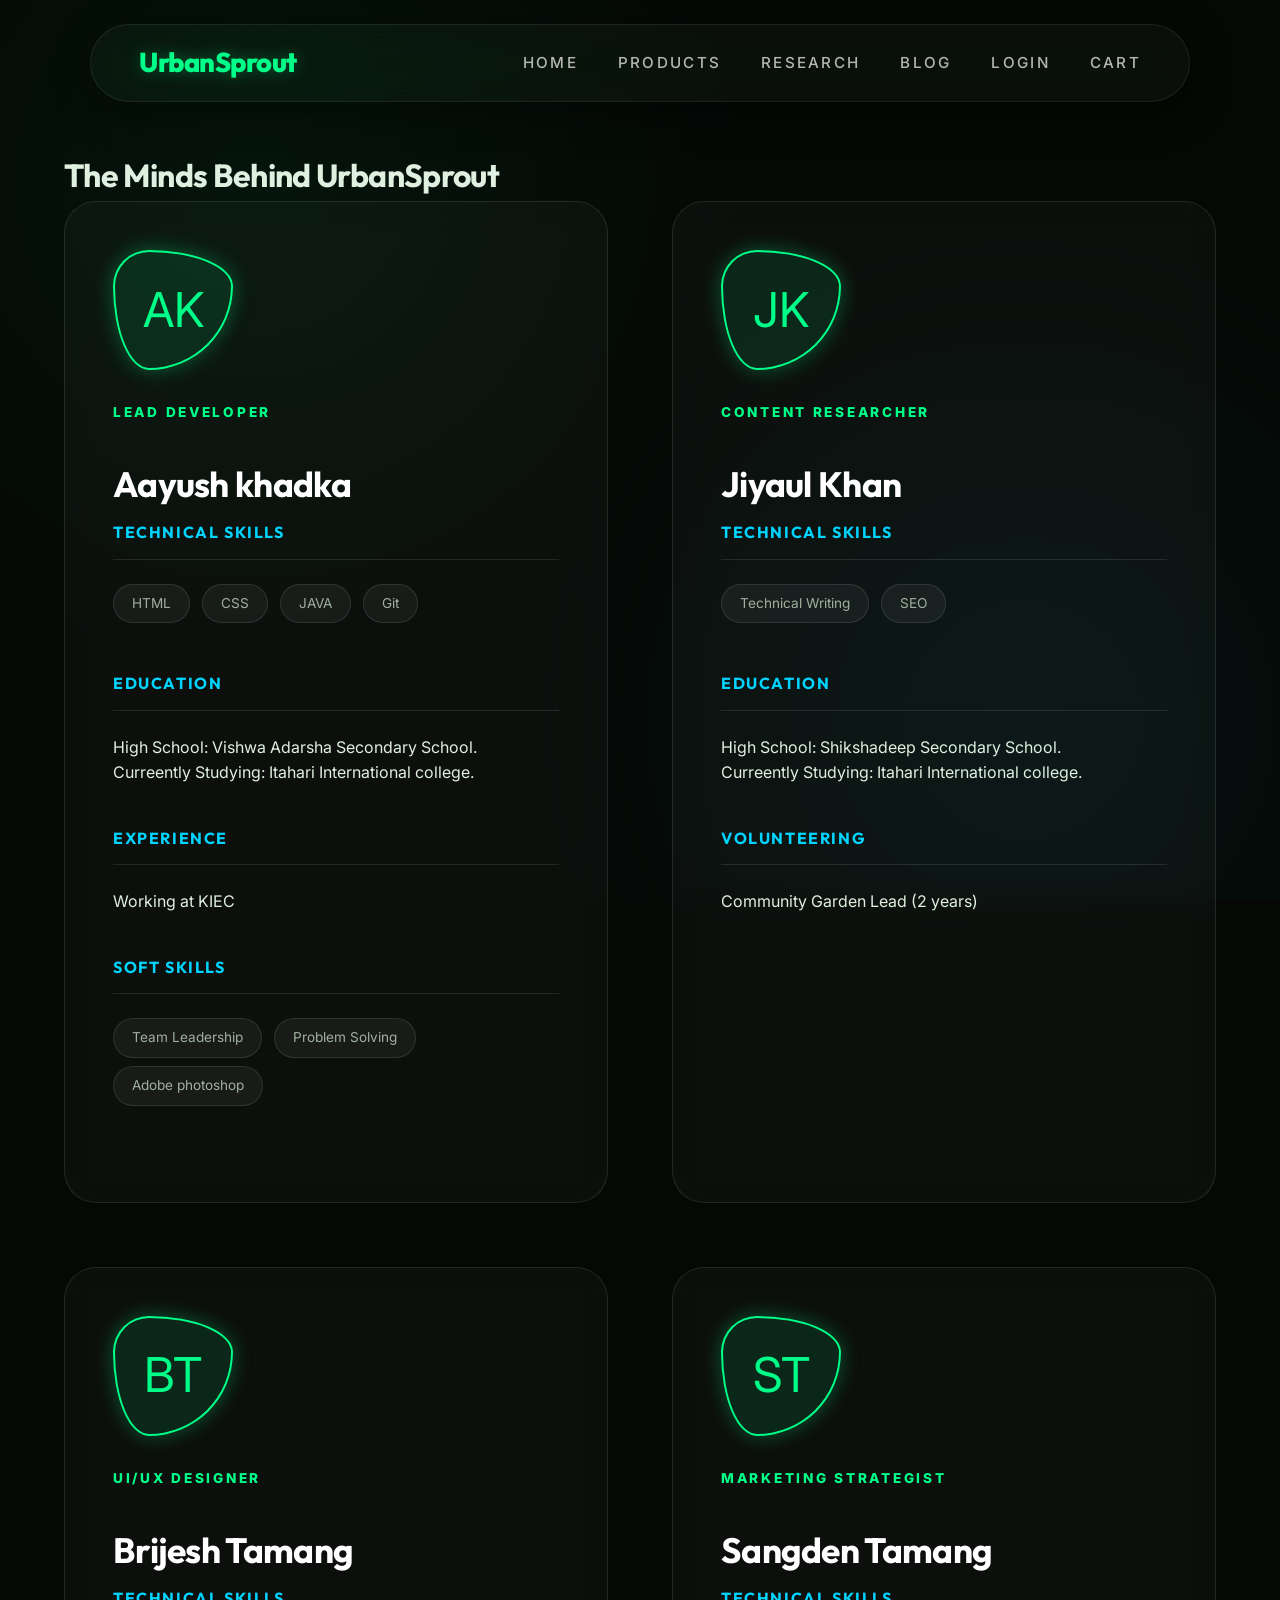
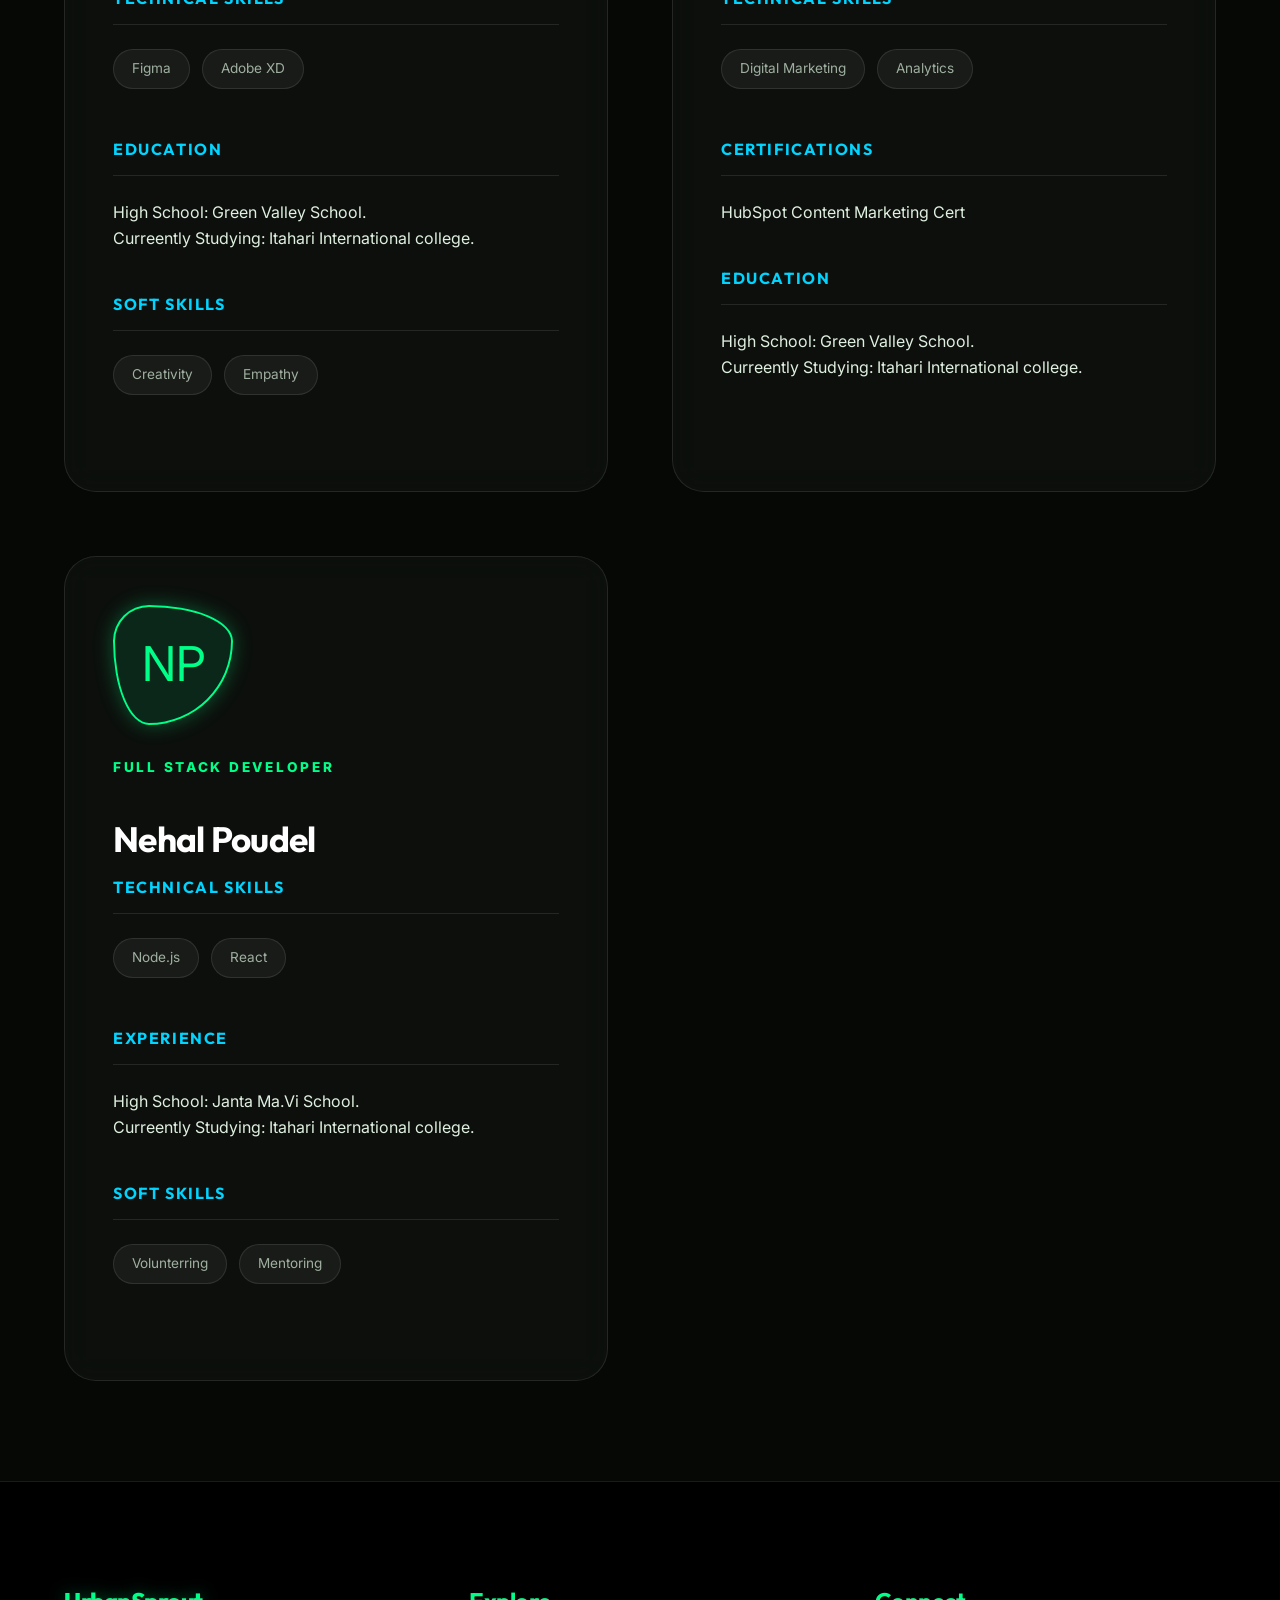
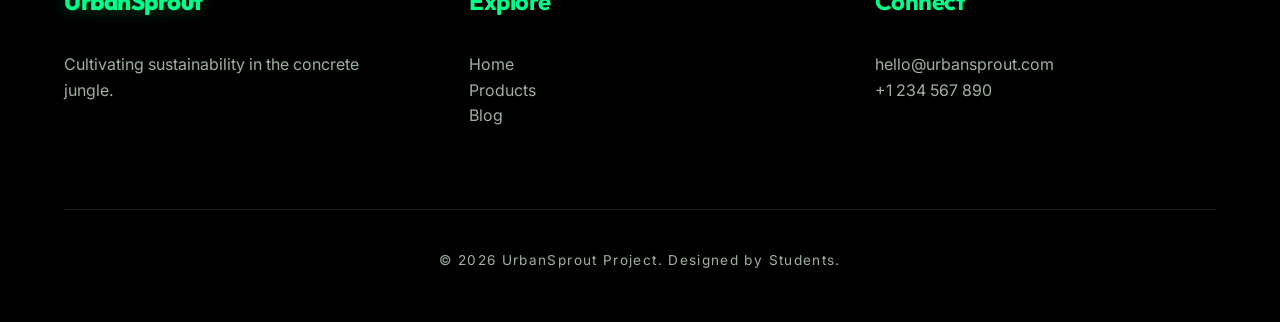
==== about.html @ 13492fd6 "🚀 Futuristic UrbanSprout Redesign - High Fidelity Overhaul" ====
<!DOCTYPE html>
<html lang="en">

<head>
    <meta charset="UTF-8">
    <meta name="viewport" content="width=device-width, initial-scale=1.0">
    <title>About Us | Meet the Team</title>
    <!-- External CSS: Global and Page-specific -->
    <link rel="stylesheet" href="css/style.css">
    <link rel="stylesheet" href="css/about.css">
</head>

<body>

    <header>
        <nav>
            <a href="index.html" class="logo">UrbanSprout</a>
            <ul class="nav-links">
                <li><a href="index.html">Home</a></li>
                <li><a href="products.html">Products</a></li>
                <li><a href="research.html">Research</a></li>
                <li><a href="blog.html">Blog</a></li>
                <li><a href="login.html">Login</a></li>
                <li class="cart-nav-link">
                    <a href="#">Cart</a>
                    <span id="cartCount" class="cart-count" style="display: none;">0</span>
                </li>
            </ul>
        </nav>
    </header>

    <main class="team-container">
        <h1>The Minds Behind UrbanSprout</h1>

        <div class="team-grid">
            <!-- Team Member 1 -->
            <div class="portfolio-card">
                <div class="profile-img">AK</div>
                <span class="member-role">Lead Developer</span>
                <h2 class="member-name">Aayush khadka</h2>

                <div class="portfolio-section">
                    <h4>Technical Skills</h4>
                    <span class="skill-tag">HTML</span>
                    <span class="skill-tag">CSS</span>
                    <span class="skill-tag">JAVA</span>
                    <span class="skill-tag">Git</span>
                </div>

                <div class="portfolio-section">
                    <h4>Education</h4>
                    <p>High School: Vishwa Adarsha Secondary School.</p>
                    <p>Curreently Studying: Itahari International college.</p>
                </div>

                <div class="portfolio-section">
                    <h4>Experience</h4>
                    <p>Working at KIEC</p>
                </div>

                <div class="portfolio-section">
                    <h4>Soft Skills</h4>
                    <span class="skill-tag">Team Leadership</span>
                    <span class="skill-tag">Problem Solving</span>
                    <span class="skill-tag">Adobe photoshop</span>
                </div>
            </div>

            <!-- Team Member 2 -->
            <div class="portfolio-card">
                <div class="profile-img">JK</div>
                <span class="member-role">Content Researcher</span>
                <h2 class="member-name">Jiyaul Khan</h2>
                <div class="portfolio-section">
                    <h4>Technical Skills</h4>
                    <span class="skill-tag">Technical Writing</span>
                    <span class="skill-tag">SEO</span>
                </div>
                <div class="portfolio-section">
                    <h4>Education</h4>
                    <p>High School: Shikshadeep Secondary School.</p>
                    <p>Curreently Studying: Itahari International college.</p>
                </div>
                <div class="portfolio-section">
                    <h4>Volunteering</h4>
                    <p>Community Garden Lead (2 years)</p>
                </div>
            </div>

            <!-- Team Member 3 -->
            <div class="portfolio-card">
                <div class="profile-img">BT</div>
                <span class="member-role">UI/UX Designer</span>
                <h2 class="member-name">Brijesh Tamang</h2>
                <div class="portfolio-section">
                    <h4>Technical Skills</h4>
                    <span class="skill-tag">Figma</span>
                    <span class="skill-tag">Adobe XD</span>
                </div>
                <div class="portfolio-section">
                    <h4>Education</h4>
                    <p>High School: Green Valley School.</p>
                    <p>Curreently Studying: Itahari International college.</p>
                </div>
                <div class="portfolio-section">
                    <h4>Soft Skills</h4>
                    <span class="skill-tag">Creativity</span>
                    <span class="skill-tag">Empathy</span>
                </div>
            </div>

            <!-- Team Member 4 -->
            <div class="portfolio-card">
                <div class="profile-img">ST</div>
                <span class="member-role">Marketing Strategist</span>
                <h2 class="member-name">Sangden Tamang</h2>
                <div class="portfolio-section">
                    <h4>Technical Skills</h4>
                    <span class="skill-tag">Digital Marketing</span>
                    <span class="skill-tag">Analytics</span>
                </div>
                <div class="portfolio-section">
                    <h4>Certifications</h4>
                    <p>HubSpot Content Marketing Cert</p>
                </div>
                <div class="portfolio-section">
                    <h4>Education</h4>
                    <p>High School: Green Valley School.</p>
                    <p>Curreently Studying: Itahari International college.</p>
                </div>
            </div>

            <!-- Team Member 5 -->
            <div class="portfolio-card">
                <div class="profile-img">NP</div>
                <span class="member-role">Full Stack Developer</span>
                <h2 class="member-name">Nehal Poudel</h2>
                <div class="portfolio-section">
                    <h4>Technical Skills</h4>
                    <span class="skill-tag">Node.js</span>
                    <span class="skill-tag">React</span>
                </div>
                <div class="portfolio-section">
                    <h4>Experience</h4>
                    <p>High School: Janta Ma.Vi School.</p>
                    <p>Curreently Studying: Itahari International college.</p>
                </div>
                <div class="portfolio-section">
                    <h4>Soft Skills</h4>
                    <span class="skill-tag">Volunterring</span>
                    <span class="skill-tag">Mentoring</span>
                </div>
            </div>
        </div>
    </main>

    <footer>
        <div class="footer-content">
            <div class="footer-section">
                <h3 class="logo">UrbanSprout</h3>
                <p>Cultivating sustainability in the concrete jungle.</p>
            </div>
            <div class="footer-section">
                <h3>Explore</h3>
                <ul style="list-style: none;">
                    <li><a href="index.html" style="color: var(--text-muted); text-decoration: none;">Home</a></li>
                    <li><a href="products.html" style="color: var(--text-muted); text-decoration: none;">Products</a></li>
                    <li><a href="blog.html" style="color: var(--text-muted); text-decoration: none;">Blog</a></li>
                </ul>
            </div>
            <div class="footer-section">
                <h3>Connect</h3>
                <p>hello@urbansprout.com</p>
                <p>+1 234 567 890</p>
            </div>
        </div>
        <div class="footer-bottom">
            <p>&copy; 2026 UrbanSprout Project. Designed by Students.</p>
        </div>
    </footer>

    <script src="js/main.js"></script>
</body>
</html>


</body>

</html>
---- css/style.css ----
@import url('https://fonts.googleapis.com/css2?family=Outfit:wght@300;400;600;800&family=Inter:wght@300;400;600&display=swap');

:root {
    --primary-color: #00ff88; /* Neon Spring Green */
    --secondary-color: #00d4ff; /* Electric Blue */
    --accent-color: #7000ff; /* Cyber Purple */
    --bg-dark: #050805;
    --bg-card: rgba(255, 255, 255, 0.03);
    --text-main: #e0f0e0;
    --text-muted: #a0b0a0;
    --glass-border: rgba(255, 255, 255, 0.1);
    --glow-shadow: 0 0 20px rgba(0, 255, 136, 0.3);
    --transition-smooth: all 0.5s cubic-bezier(0.4, 0, 0.2, 1);
}

/* --- Global Reset & Base Styles --- */
* {
    margin: 0;
    padding: 0;
    box-sizing: border-box;
    cursor: default;
}

html {
    scroll-behavior: smooth;
}

body {
    font-family: 'Inter', sans-serif;
    background-color: var(--bg-dark);
    color: var(--text-main);
    line-height: 1.6;
    overflow-x: hidden;
    background-image: 
        radial-gradient(circle at 20% 20%, rgba(0, 255, 136, 0.05) 0%, transparent 40%),
        radial-gradient(circle at 80% 80%, rgba(0, 212, 255, 0.05) 0%, transparent 40%);
    background-attachment: fixed;
}

h1, h2, h3, h4, .logo {
    font-family: 'Outfit', sans-serif;
    letter-spacing: -0.02em;
}

a, button {
    cursor: pointer;
}

/* --- Futuristic Navigation --- */
header {
    position: fixed;
    top: 0;
    width: 100%;
    z-index: 2000;
    padding: 1.5rem 0;
    transition: var(--transition-smooth);
}

header.scrolled {
    padding: 0.8rem 0;
}

nav {
    max-width: 1100px;
    margin: 0 auto;
    display: flex;
    justify-content: space-between;
    align-items: center;
    padding: 1rem 3rem;
    background: rgba(255, 255, 255, 0.03);
    backdrop-filter: blur(25px) saturate(180%);
    -webkit-backdrop-filter: blur(25px) saturate(180%);
    border: 1px solid rgba(255, 255, 255, 0.08);
    border-radius: 100px;
    box-shadow: 0 10px 40px rgba(0, 0, 0, 0.4);
    transition: var(--transition-smooth);
}

header.scrolled nav {
    max-width: 900px;
    padding: 0.7rem 2.5rem;
    background: rgba(10, 15, 10, 0.85);
    border-color: rgba(0, 255, 136, 0.2);
}

.logo {
    font-size: 1.7rem;
    font-weight: 800;
    text-decoration: none;
    color: var(--primary-color);
    letter-spacing: -0.5px;
    filter: drop-shadow(0 0 8px rgba(0, 255, 136, 0.3));
}

.nav-links {
    display: flex;
    list-style: none;
    gap: 2.5rem;
    align-items: center;
}

.nav-links a {
    text-decoration: none;
    color: #fff;
    font-weight: 500;
    font-size: 0.95rem;
    text-transform: uppercase;
    letter-spacing: 0.15em;
    transition: var(--transition-smooth);
    opacity: 0.7;
}

.nav-links a:hover, .nav-links a.active {
    opacity: 1;
    color: var(--primary-color);
}

.nav-links a::after {
    content: '';
    position: absolute;
    bottom: -5px;
    left: 0;
    width: 0;
    height: 2px;
    background: var(--primary-color);
    transition: var(--transition-smooth);
    box-shadow: 0 0 10px var(--primary-color);
}

.nav-links a:hover {
    color: var(--primary-color);
    text-shadow: 0 0 10px rgba(0, 255, 136, 0.5);
}

.nav-links a:hover::after {
    width: 100%;
}

/* --- Hero Section & Global Layouts --- */
.hero {
    height: 100vh;
    display: flex;
    flex-direction: column;
    justify-content: center;
    align-items: center;
    text-align: center;
    padding: 0 10%;
    position: relative;
    overflow: hidden;
}

.hero::before {
    content: '';
    position: absolute;
    top: 50%;
    left: 50%;
    transform: translate(-50%, -50%);
    width: 150%;
    height: 150%;
    background: radial-gradient(circle, rgba(0, 255, 136, 0.1) 0%, transparent 60%);
    z-index: -1;
    animation: pulse 8s infinite alternate;
}

.hero h1 {
    font-size: clamp(3rem, 8vw, 6rem);
    font-weight: 800;
    margin-bottom: 1.5rem;
    line-height: 1.1;
    background: linear-gradient(180deg, #fff 0%, #888 100%);
    -webkit-background-clip: text;
    -webkit-text-fill-color: transparent;
    animation: titleEntrance 1.2s cubic-bezier(0.2, 0, 0.2, 1) forwards;
}

.hero p {
    font-size: 1.25rem;
    color: var(--text-muted);
    max-width: 700px;
    margin-bottom: 3rem;
    animation: fadeInUp 1s 0.3s both;
}

/* --- Buttons --- */
.btn {
    display: inline-block;
    padding: 1.2rem 3rem;
    border-radius: 12px;
    text-decoration: none;
    font-weight: 700;
    text-transform: uppercase;
    letter-spacing: 0.15em;
    font-size: 0.9rem;
    transition: var(--transition-smooth);
    position: relative;
    overflow: hidden;
    z-index: 1;
}

.btn-primary {
    background: var(--primary-color);
    color: #000;
    box-shadow: 0 0 20px rgba(0, 255, 136, 0.3);
}

.btn-primary:hover {
    transform: translateY(-5px) scale(1.05);
    box-shadow: 0 0 40px rgba(0, 255, 136, 0.6);
}

.btn-primary::before {
    content: '';
    position: absolute;
    top: 0;
    left: -100%;
    width: 100%;
    height: 100%;
    background: linear-gradient(90deg, transparent, rgba(255,255,255,0.4), transparent);
    transition: 0.5s;
    z-index: -1;
}

.btn-primary:hover::before {
    left: 100%;
}

/* --- Cards & Sections --- */
section {
    padding: 100px 5%;
    max-width: 1400px;
    margin: 0 auto;
}

.card, .preview-card, .arrival-card {
    background: var(--bg-card);
    border: 1px solid var(--glass-border);
    backdrop-filter: blur(10px);
    border-radius: 24px;
    padding: 2.5rem;
    transition: var(--transition-smooth);
}

.card:hover, .preview-card:hover, .arrival-card:hover {
    border-color: var(--primary-color);
    transform: translateY(-10px);
    background: rgba(255, 255, 255, 0.06);
    box-shadow: 0 20px 40px rgba(0,0,0,0.4), 0 0 20px rgba(0, 255, 136, 0.1);
}

/* --- Footer --- */
footer {
    background: #000;
    padding: 100px 5% 50px;
    border-top: 1px solid var(--glass-border);
}

.footer-content {
    display: grid;
    grid-template-columns: repeat(auto-fit, minmax(250px, 1fr));
    gap: 4rem;
    max-width: 1200px;
    margin: 0 auto;
}

.footer-section h3 {
    font-size: 1.5rem;
    margin-bottom: 2rem;
    color: var(--primary-color);
}

.footer-section p {
    color: var(--text-muted);
}

.footer-bottom {
    text-align: center;
    margin-top: 80px;
    padding-top: 40px;
    border-top: 1px solid var(--glass-border);
    color: var(--text-muted);
    font-size: 0.85rem;
    letter-spacing: 0.1em;
}

/* --- Animations --- */
@keyframes fadeInUp {
    from { opacity: 0; transform: translateY(40px); }
    to { opacity: 1; transform: translateY(0); }
}

@keyframes titleEntrance {
    from { opacity: 0; transform: translateY(100px) skewY(10deg); filter: blur(20px); }
    to { opacity: 1; transform: translateY(0) skewY(0); filter: blur(0); }
}

@keyframes pulse {
    0% { transform: translate(-50%, -50%) scale(1); opacity: 0.1; }
    100% { transform: translate(-50%, -50%) scale(1.2); opacity: 0.3; }
}

@keyframes float {
    0%, 100% { transform: translateY(0); }
    50% { transform: translateY(-20px); }
}

/* Reveal on Scroll Class */
.reveal {
    opacity: 0;
    transform: translateY(50px);
    transition: all 0.8s cubic-bezier(0.4, 0, 0.2, 1);
}

.reveal.active {
    opacity: 1;
    transform: translateY(0);
}

/* --- Notifications --- */
.notification-container {
    position: fixed;
    bottom: 30px;
    right: 30px;
    z-index: 3000;
}

.notification {
    background: var(--bg-card);
    border: 1px solid var(--primary-color);
    backdrop-filter: blur(20px);
    color: #fff;
    padding: 1.2rem 2.5rem;
    border-radius: 12px;
    margin-top: 10px;
    box-shadow: 0 10px 30px rgba(0,0,0,0.5), 0 0 20px rgba(0, 255, 136, 0.2);
    animation: slideIn 0.5s cubic-bezier(0.4, 0, 0.2, 1) forwards;
    display: flex;
    align-items: center;
    gap: 10px;
}

@keyframes slideIn {
    from { transform: translateX(100%) opacity(0); }
    to { transform: translateX(0) opacity(1); }
}

.notification.fade-out {
    animation: fadeOut 0.5s forwards;
}

@keyframes fadeOut {
    to { transform: translateX(100%); opacity: 0; }
}

/* --- Cart Badge --- */
.cart-nav-link {
    position: relative;
    display: flex;
    align-items: center;
}

.cart-count {
    position: absolute;
    top: -8px;
    right: -12px;
    background: var(--primary-color);
    color: #000;
    font-size: 0.7rem;
    font-weight: 800;
    width: 18px;
    height: 18px;
    border-radius: 50%;
    display: flex;
    align-items: center;
    justify-content: center;
    box-shadow: 0 0 10px var(--primary-color);
}

/* Glassmorphism utility */
.glass {
    background: var(--bg-card);
    backdrop-filter: blur(15px);
    border: 1px solid var(--glass-border);
}
---- css/about.css ----
/* 
   UrbanSprout - about.css
   Styles for the Team Portfolios.
*/

.team-container {
    padding: 150px 5% 100px;
}

.team-grid {
    display: grid;
    grid-template-columns: repeat(auto-fit, minmax(380px, 1fr));
    gap: 4rem;
}

.portfolio-card {
    background: var(--bg-card);
    border: 1px solid var(--glass-border);
    backdrop-filter: blur(15px);
    border-radius: 32px;
    padding: 3rem;
    transition: var(--transition-smooth);
    position: relative;
    overflow: hidden;
}

.portfolio-card::before {
    content: '';
    position: absolute;
    top: -50%;
    left: -50%;
    width: 200%;
    height: 200%;
    background: radial-gradient(circle at center, rgba(0, 255, 136, 0.05) 0%, transparent 50%);
    opacity: 0;
    transition: var(--transition-smooth);
    pointer-events: none;
}

.portfolio-card:hover {
    transform: translateY(-15px) scale(1.02);
    border-color: var(--primary-color);
    box-shadow: 0 30px 60px rgba(0,0,0,0.5), 0 0 20px rgba(0, 255, 136, 0.2);
}

.portfolio-card:hover::before {
    opacity: 1;
}

.profile-img {
    width: 120px;
    height: 120px;
    background: rgba(0, 255, 136, 0.1);
    border: 2px solid var(--primary-color);
    border-radius: 30% 70% 70% 30% / 30% 30% 70% 70%;
    margin-bottom: 2rem;
    display: flex;
    align-items: center;
    justify-content: center;
    font-size: 3rem;
    color: var(--primary-color);
    box-shadow: 0 0 20px rgba(0, 255, 136, 0.3);
    animation: morph 8s ease-in-out infinite;
}

@keyframes morph {
    0%, 100% { border-radius: 30% 70% 70% 30% / 30% 30% 70% 70%; }
    50% { border-radius: 50% 50% 33% 67% / 55% 27% 73% 45%; }
}

.member-name {
    font-size: 2.2rem;
    color: #fff;
    margin-bottom: 0.5rem;
    font-family: 'Outfit', sans-serif;
}

.member-role {
    color: var(--primary-color);
    font-weight: 800;
    text-transform: uppercase;
    letter-spacing: 0.2em;
    font-size: 0.85rem;
    margin-bottom: 2rem;
    display: block;
}

.portfolio-section {
    margin-bottom: 2.5rem;
}

.portfolio-section h4 {
    color: var(--secondary-color);
    border-bottom: 1px solid var(--glass-border);
    padding-bottom: 0.8rem;
    margin-bottom: 1.5rem;
    font-size: 1rem;
    text-transform: uppercase;
    letter-spacing: 0.1em;
}

.skill-tag {
    display: inline-block;
    background: rgba(255, 255, 255, 0.05);
    border: 1px solid var(--glass-border);
    color: var(--text-muted);
    padding: 8px 18px;
    border-radius: 100px;
    font-size: 0.85rem;
    margin: 0 8px 8px 0;
    transition: var(--transition-smooth);
}

.portfolio-card:hover .skill-tag {
    border-color: var(--primary-color);
    color: var(--primary-color);
    background: rgba(0, 255, 136, 0.05);
}
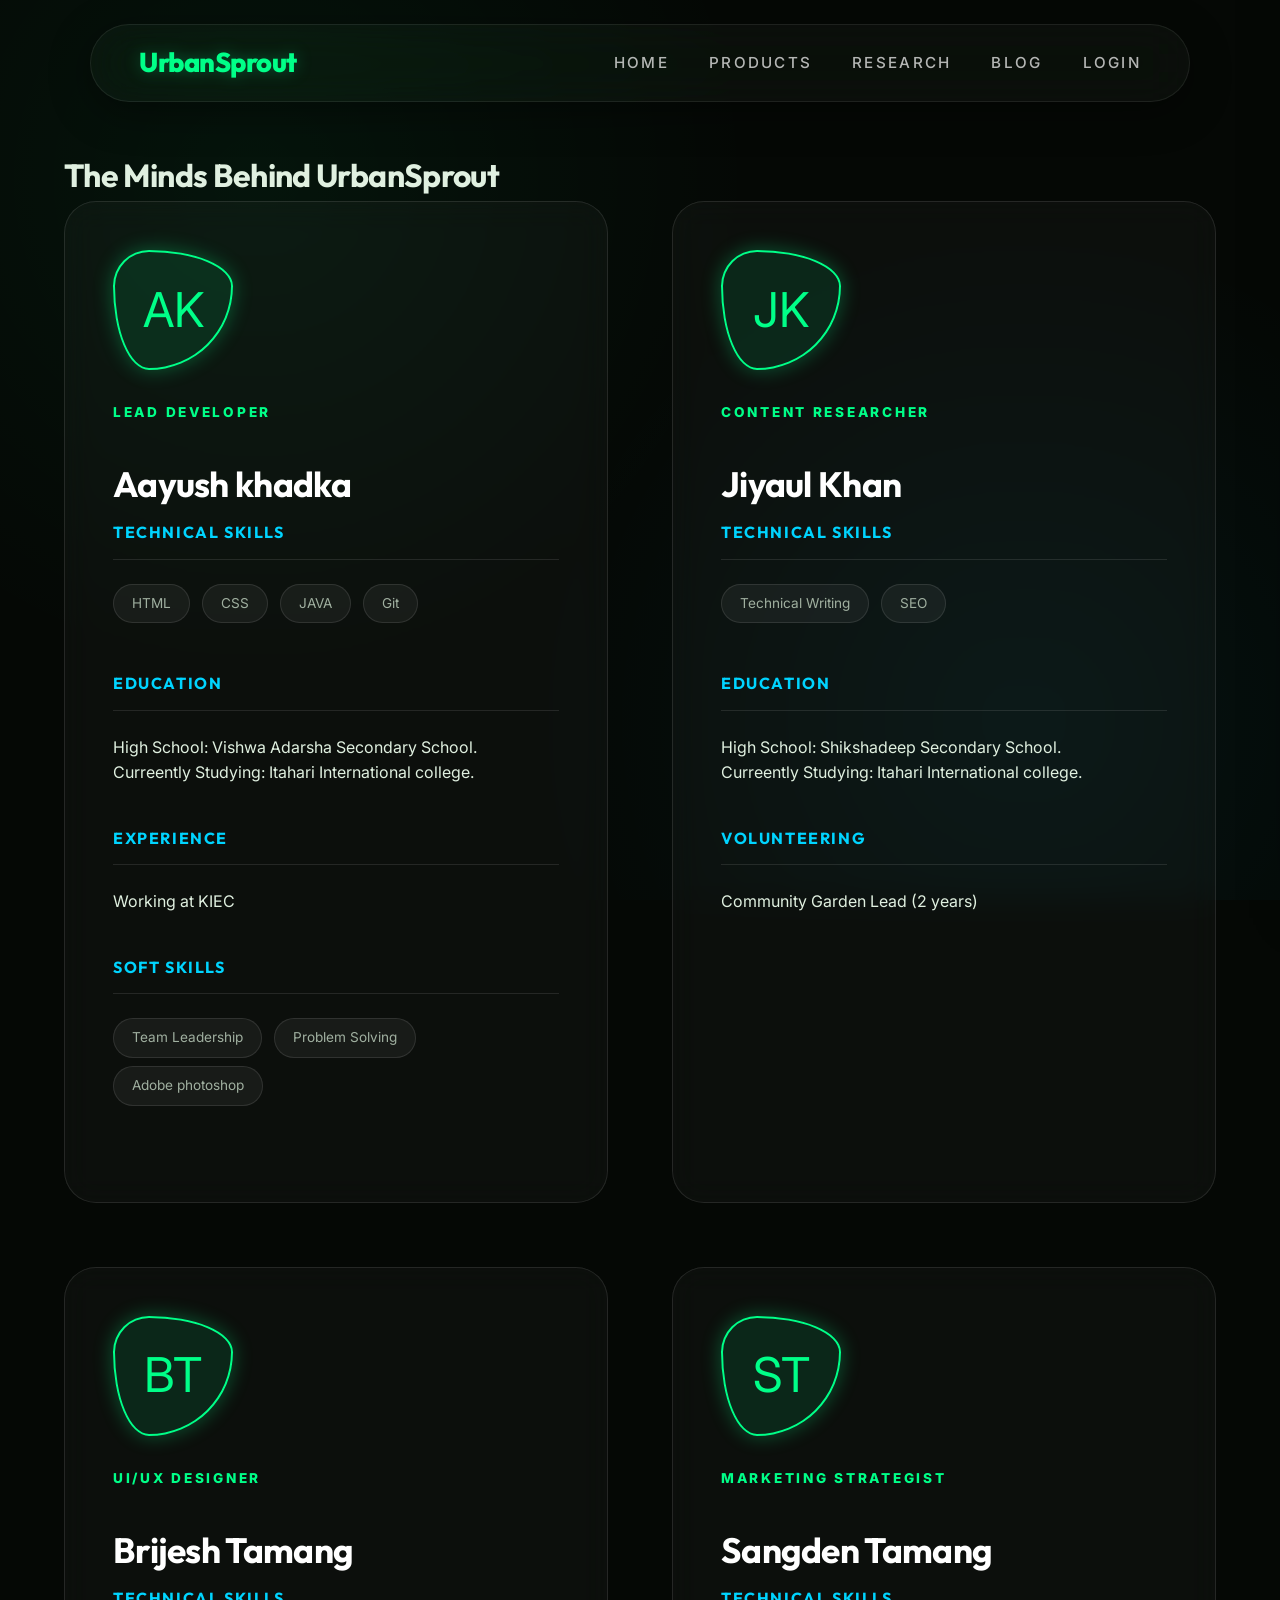
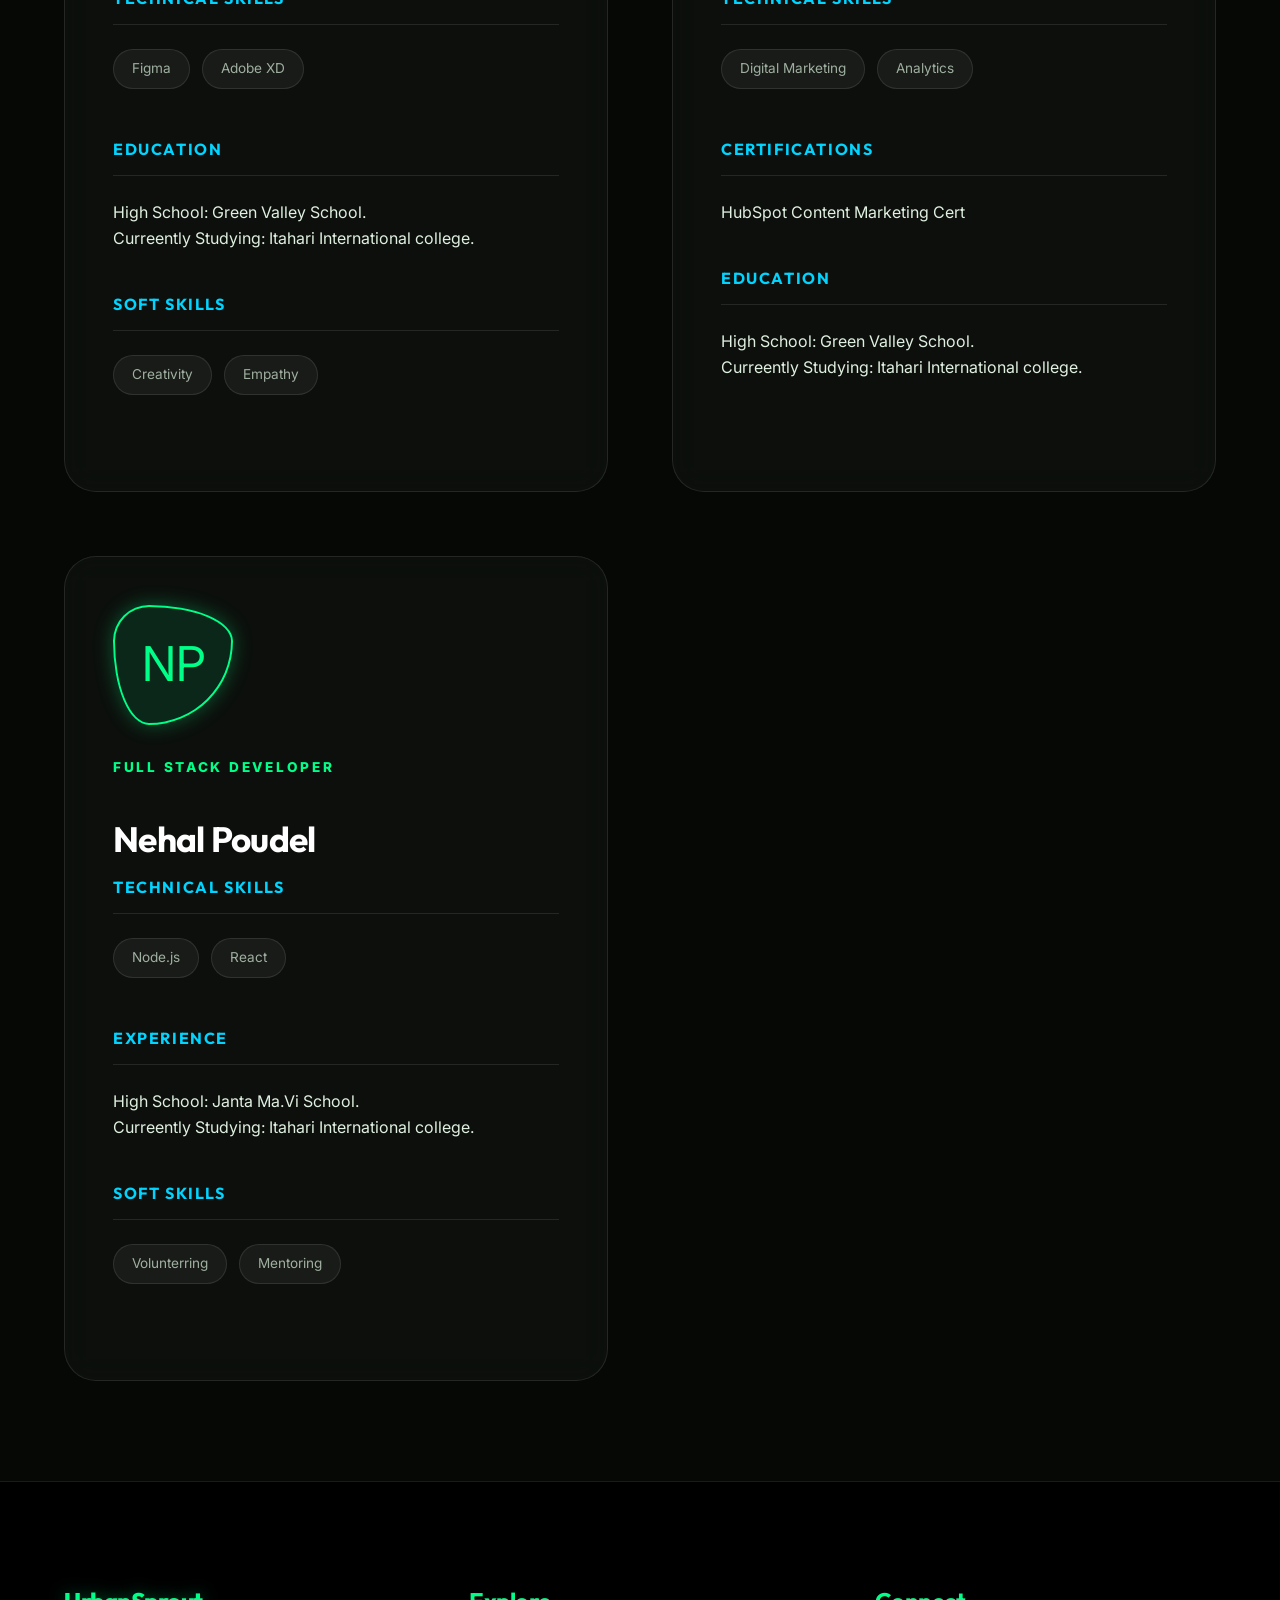
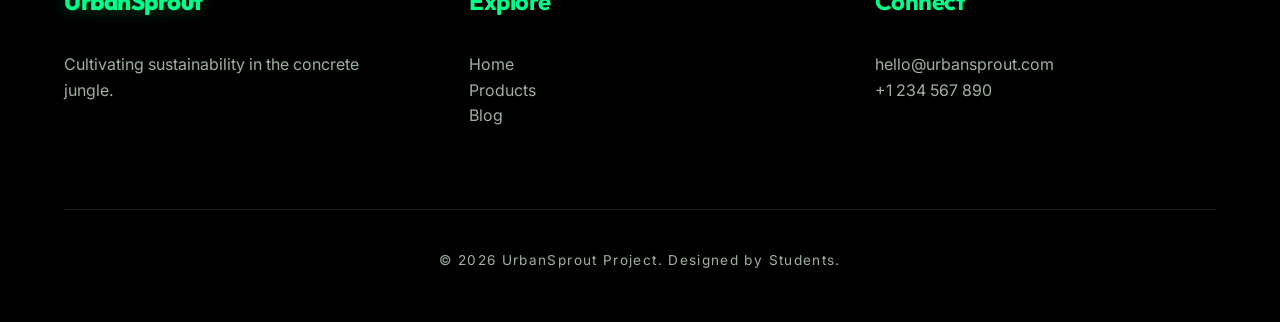
==== commit 59fe3ad3: "💎 Extra & Unique Cyber-Cart: Floating Dynamic Island & Glassmorphic Drawer" ====
--- a/about.html
+++ b/about.html
@@ -21,10 +21,6 @@
                 <li><a href="research.html">Research</a></li>
                 <li><a href="blog.html">Blog</a></li>
                 <li><a href="login.html">Login</a></li>
-                <li class="cart-nav-link">
-                    <a href="#">Cart</a>
-                    <span id="cartCount" class="cart-count" style="display: none;">0</span>
-                </li>
             </ul>
         </nav>
     </header>
--- a/css/style.css
+++ b/css/style.css
@@ -375,9 +375,151 @@
     box-shadow: 0 0 10px var(--primary-color);
 }
 
-/* Glassmorphism utility */
-.glass {
-    background: var(--bg-card);
-    backdrop-filter: blur(15px);
-    border: 1px solid var(--glass-border);
-}
+/* --- Extra & Unique: Cyber-Cart Drawer --- */
+.cart-drawer {
+    position: fixed;
+    top: 0;
+    right: -450px;
+    width: 400px;
+    height: 100vh;
+    background: rgba(5, 8, 5, 0.85);
+    backdrop-filter: blur(40px) saturate(200%);
+    border-left: 1px solid rgba(0, 255, 136, 0.2);
+    z-index: 4000;
+    padding: 4rem 2rem;
+    transition: all 0.6s cubic-bezier(0.16, 1, 0.3, 1);
+    display: flex;
+    flex-direction: column;
+    box-shadow: -20px 0 50px rgba(0,0,0,0.8);
+}
+
+.cart-drawer.open {
+    right: 0;
+}
+
+.cart-header {
+    display: flex;
+    justify-content: space-between;
+    align-items: center;
+    margin-bottom: 3rem;
+    border-bottom: 1px solid rgba(255, 255, 255, 0.1);
+    padding-bottom: 1.5rem;
+}
+
+.cart-header h2 {
+    font-size: 2rem;
+    color: var(--primary-color);
+}
+
+.close-cart {
+    background: none;
+    border: none;
+    color: #fff;
+    font-size: 2rem;
+    cursor: pointer;
+    opacity: 0.5;
+    transition: 0.3s;
+}
+
+.close-cart:hover {
+    opacity: 1;
+    transform: rotate(90deg);
+}
+
+.cart-items {
+    flex-grow: 1;
+    overflow-y: auto;
+    padding-right: 10px;
+}
+
+.cart-item {
+    display: flex;
+    gap: 1.5rem;
+    background: rgba(255, 255, 255, 0.03);
+    padding: 1.5rem;
+    border-radius: 20px;
+    margin-bottom: 1.5rem;
+    border: 1px solid rgba(255, 255, 255, 0.05);
+    transition: 0.3s;
+}
+
+.cart-item:hover {
+    border-color: var(--primary-color-dim);
+    background: rgba(255, 255, 255, 0.05);
+}
+
+.cart-item-info {
+    flex-grow: 1;
+}
+
+.cart-item-info h4 {
+    color: #fff;
+    margin-bottom: 0.5rem;
+}
+
+.cart-item-info p {
+    color: var(--primary-color);
+    font-weight: 700;
+}
+
+.cart-footer {
+    margin-top: 2rem;
+    padding-top: 2rem;
+    border-top: 1px solid rgba(255, 255, 255, 0.1);
+}
+
+.cart-total {
+    display: flex;
+    justify-content: space-between;
+    font-size: 1.5rem;
+    font-weight: 800;
+    margin-bottom: 2rem;
+    color: #fff;
+}
+
+/* --- Floating Dynamic Island Cart Trigger --- */
+.cart-trigger {
+    position: fixed;
+    bottom: 40px;
+    right: 40px;
+    background: rgba(0, 255, 136, 0.1);
+    backdrop-filter: blur(20px);
+    border: 1px solid var(--primary-color);
+    padding: 1rem 2.5rem;
+    border-radius: 100px;
+    display: flex;
+    align-items: center;
+    gap: 15px;
+    z-index: 3500;
+    cursor: pointer;
+    transition: all 0.4s cubic-bezier(0.175, 0.885, 0.32, 1.275);
+    box-shadow: 0 10px 30px rgba(0, 255, 136, 0.2);
+}
+
+.cart-trigger:hover {
+    transform: scale(1.1) translateY(-10px);
+    background: var(--primary-color);
+}
+
+.cart-trigger:hover i, .cart-trigger:hover span {
+    color: #000;
+}
+
+.cart-trigger i {
+    font-size: 1.5rem;
+    color: var(--primary-color);
+}
+
+.cart-trigger-count {
+    background: var(--primary-color);
+    color: #000;
+    font-weight: 800;
+    padding: 2px 10px;
+    border-radius: 20px;
+    font-size: 0.9rem;
+}
+
+.cart-trigger:hover .cart-trigger-count {
+    background: #000;
+    color: var(--primary-color);
+}
